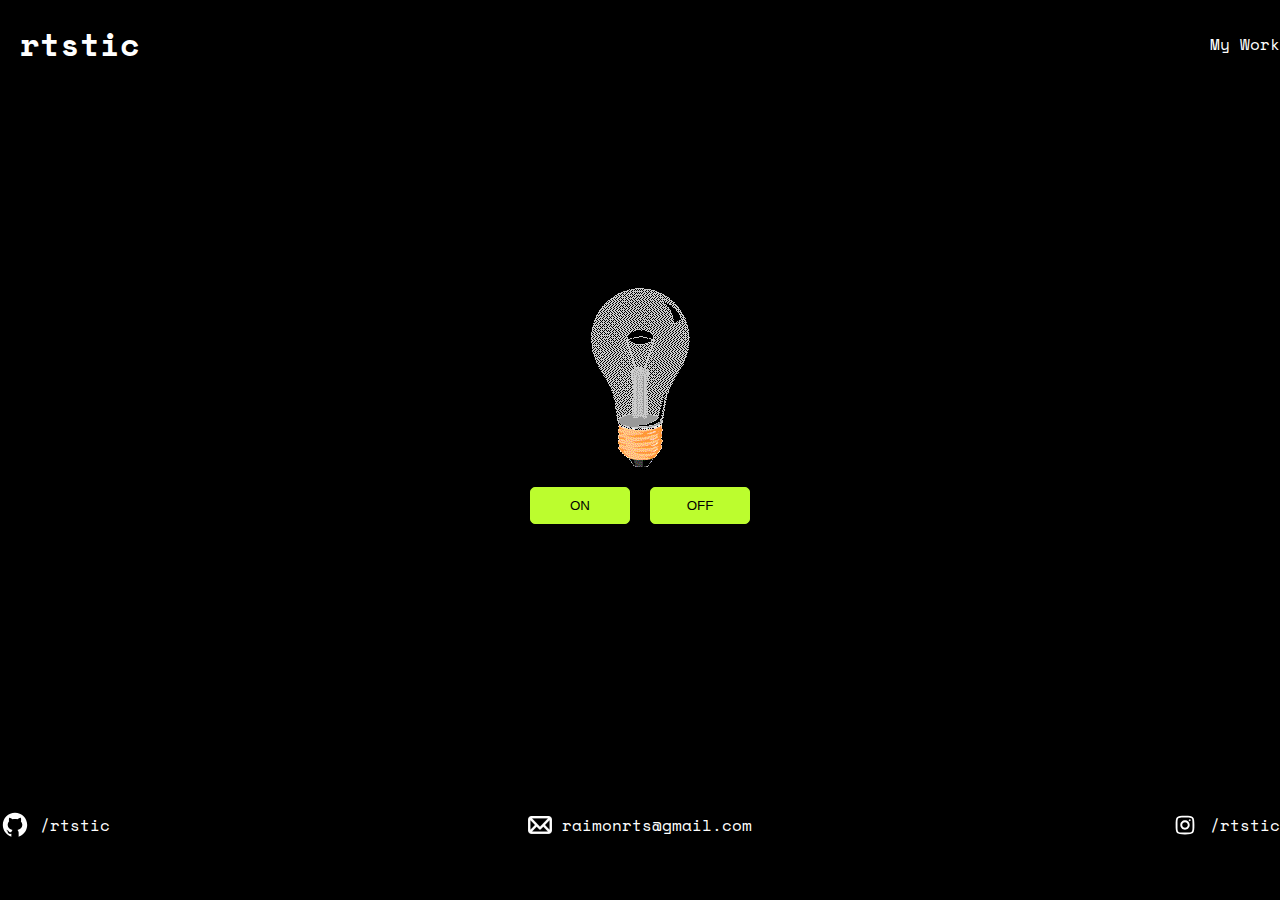
==== bulb.html @ bf43b73d "Added Bulb page" ====
<!DOCTYPE html>
<html lang="en">
<head>
    <meta charset="UTF-8">
    <meta http-equiv="X-UA-Compatible" content="IE=edge">
    <meta name="viewport" content="width=device-width, initial-scale=1.0">
    <title>Document</title>
    <script src="bulb.js"></script>
    <link rel="stylesheet" href="style.css">
    <link rel="preconnect" href="https://fonts.googleapis.com">
    <link rel="preconnect" href="https://fonts.googleapis.com">
    <link rel="preconnect" href="https://fonts.gstatic.com" crossorigin>
    <link href="https://fonts.googleapis.com/css2?family=Righteous&family=Space+Mono:ital,wght@0,700;1,400&display=swap" rel="stylesheet">
</head>

<body onload="setInterval()" >
  <div id="navbar">
    <div class="nav-foot-wrapper">
      <div class="logo"><a href="index.html"><h1>rtstic</h1></a></div>
      <div class="dropdown">
        <button class="dropbtn">My Works</button>
        <div class="dropdown-content">
          <a href="clock.html">Clock</a>
          <a href="bulb.html">Bulb</a>
          <a href="netflix.html">Netflix</a>
        </div>
      </div>
    </div>
  </div>
    <div class="wrapper">
        <img id="bulbimage" src="/bulb-images/pic_bulboff.gif" alt="">
        <div class="bulb-btns">
            <button class="bulb-btn" id="turnon" onclick="bulbOn()">ON</button>
            <button class="bulb-btn" id="turnoff" onclick="bulbOff()">OFF</button>
        </div>
    </div>
  <div id="footer">
    <div class="nav-foot-wrapper">
        <div class="social">
          <svg fill="#fff" xmlns="http://www.w3.org/2000/svg"  viewBox="0 0 64 64" width="30px" height="30px"><path d="M32 6C17.641 6 6 17.641 6 32c0 12.277 8.512 22.56 19.955 25.286-.592-.141-1.179-.299-1.755-.479V50.85c0 0-.975.325-2.275.325-3.637 0-5.148-3.245-5.525-4.875-.229-.993-.827-1.934-1.469-2.509-.767-.684-1.126-.686-1.131-.92-.01-.491.658-.471.975-.471 1.625 0 2.857 1.729 3.429 2.623 1.417 2.207 2.938 2.577 3.721 2.577.975 0 1.817-.146 2.397-.426.268-1.888 1.108-3.57 2.478-4.774-6.097-1.219-10.4-4.716-10.4-10.4 0-2.928 1.175-5.619 3.133-7.792C19.333 23.641 19 22.494 19 20.625c0-1.235.086-2.751.65-4.225 0 0 3.708.026 7.205 3.338C28.469 19.268 30.196 19 32 19s3.531.268 5.145.738c3.497-3.312 7.205-3.338 7.205-3.338.567 1.474.65 2.99.65 4.225 0 2.015-.268 3.19-.432 3.697C46.466 26.475 47.6 29.124 47.6 32c0 5.684-4.303 9.181-10.4 10.4 1.628 1.43 2.6 3.513 2.6 5.85v8.557c-.576.181-1.162.338-1.755.479C49.488 54.56 58 44.277 58 32 58 17.641 46.359 6 32 6zM33.813 57.93C33.214 57.972 32.61 58 32 58 32.61 58 33.213 57.971 33.813 57.93zM37.786 57.346c-1.164.265-2.357.451-3.575.554C35.429 57.797 36.622 57.61 37.786 57.346zM32 58c-.61 0-1.214-.028-1.813-.07C30.787 57.971 31.39 58 32 58zM29.788 57.9c-1.217-.103-2.411-.289-3.574-.554C27.378 57.61 28.571 57.797 29.788 57.9z"/></svg>
          <span class="f-text">/rtstic</span>
        </div>
        <div class="social">
          <img src="mail.png" alt="" class="mail">
          <span class="f-text">raimonrts@gmail.com</span>
        </div>
        <div class="social">
          <svg fill="#FFFFFF" xmlns="http://www.w3.org/2000/svg"  viewBox="0 0 64 64" width="30px" height="30px"><path d="M 31.820312 12 C 13.439312 12 12 13.439312 12 31.820312 L 12 32.179688 C 12 50.560688 13.439312 52 31.820312 52 L 32.179688 52 C 50.560688 52 52 50.560688 52 32.179688 L 52 32 C 52 13.452 50.548 12 32 12 L 31.820312 12 z M 28 16 L 36 16 C 47.129 16 48 16.871 48 28 L 48 36 C 48 47.129 47.129 48 36 48 L 28 48 C 16.871 48 16 47.129 16 36 L 16 28 C 16 16.871 16.871 16 28 16 z M 41.994141 20 C 40.889141 20.003 39.997 20.900859 40 22.005859 C 40.003 23.110859 40.900859 24.003 42.005859 24 C 43.110859 23.997 44.003 23.099141 44 21.994141 C 43.997 20.889141 43.099141 19.997 41.994141 20 z M 31.976562 22 C 26.454563 22.013 21.987 26.501437 22 32.023438 C 22.013 37.545437 26.501437 42.013 32.023438 42 C 37.545437 41.987 42.013 37.498562 42 31.976562 C 41.987 26.454563 37.498562 21.987 31.976562 22 z M 31.986328 26 C 35.299328 25.992 37.992 28.673328 38 31.986328 C 38.007 35.299328 35.326672 37.992 32.013672 38 C 28.700672 38.008 26.008 35.327672 26 32.013672 C 25.992 28.700672 28.673328 26.008 31.986328 26 z"/></svg>
          <span class="f-text">/rtstic</span>
        </div>    
      </div>
  </div>
</body>
</html>
---- style.css ----
*{
        margin: 0px;
    }
    body {
        font-family: 'Space Mono', monospace;
        background: black;
        color: white;
    }
    a{
        color: white;
        text-decoration: none;
    }
    .wrapper {
        display: flex;
        flex-direction: column;
        justify-content: center;
        align-content: center;
        align-items: center;
        height: 90vh;
        column-gap: 20px;
        row-gap: 20px;
    }


    /*-----------------------------clock-------------------------------*/

    #clock{
        font-size: 100px;
        font-weight: 700;
    }
    #calender{
        font-size: 30px;
      }

    /*--------------------------------navbar and footer-------------------------*/

    .logo{
        font-family: 'Space Mono', monospace;
        font-weight: 900;
    }
    #navbar{
        width: 100%;
        position: fixed;
        padding: 20px;
        height: fit-content;
        background-color: black;
    }
    .nav-foot-wrapper{
        display: flex;
        justify-content: space-between;
        align-items: center;
        margin: auto;
        max-width: 80rem;
    }
    .dropdown{
        position: relative;
        width:fit-content;
    }
    .dropbtn {
        font-size: 16px;  
        border: none;
        outline: none;
        color: white;
        padding: 10px;
        background-color: inherit;
        font-family: inherit;
        margin: 0;
      }
    .dropdown-content{
        display: none;
        position: absolute;
        z-index: 1;
        border-radius: 10px;
        padding: 20px;
        padding-top: 0px;
    }
    .dropdown-content a {
        
        text-decoration: none;
    }
    .dropdown:hover .dropdown-content {
        display: flex;
        flex-direction: column;
        padding: 10px;
        row-gap: 10px;
        background-color: #333;
        width: 100%;
      }
      .mail{
        width: 24px;
        height: 24px;
      }
      .social{
        display: flex;
        align-items: center;
        column-gap: 10px;
      }
      
      /*---------bulb----------*/

      .bulb-btn{
        padding: 10px;
        background-color: #bcfd2e;
        color: black;
        border: 1px solid #bcfd2e;
        width: 100px;
        border-radius: 5px;
      }
      .bulb-btn :hover {
        background-color: black;
        color: #bcfd2e;
      }
      .bulb-btns{
        display: flex;
        column-gap: 20px;
      }
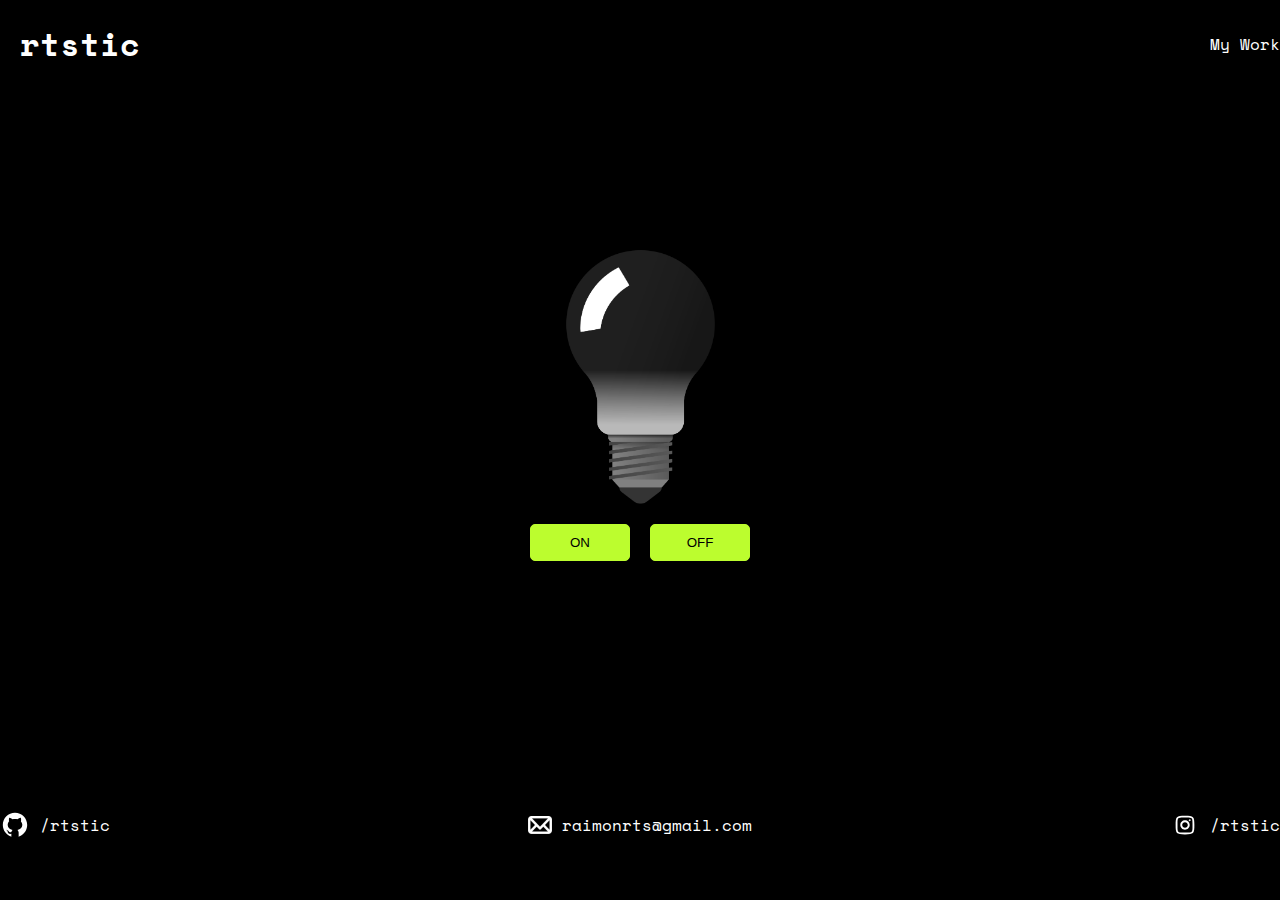
==== commit 5dae6c65: "chnaged bulb images" ====
--- a/bulb.html
+++ b/bulb.html
@@ -28,7 +28,7 @@
     </div>
   </div>
     <div class="wrapper">
-        <img id="bulbimage" src="/bulb-images/pic_bulboff.gif" alt="">
+        <img id="bulbimage" src="/bulb-images/bulb-off.png" alt="" style="width: 150px;">
         <div class="bulb-btns">
             <button class="bulb-btn" id="turnon" onclick="bulbOn()">ON</button>
             <button class="bulb-btn" id="turnoff" onclick="bulbOff()">OFF</button>
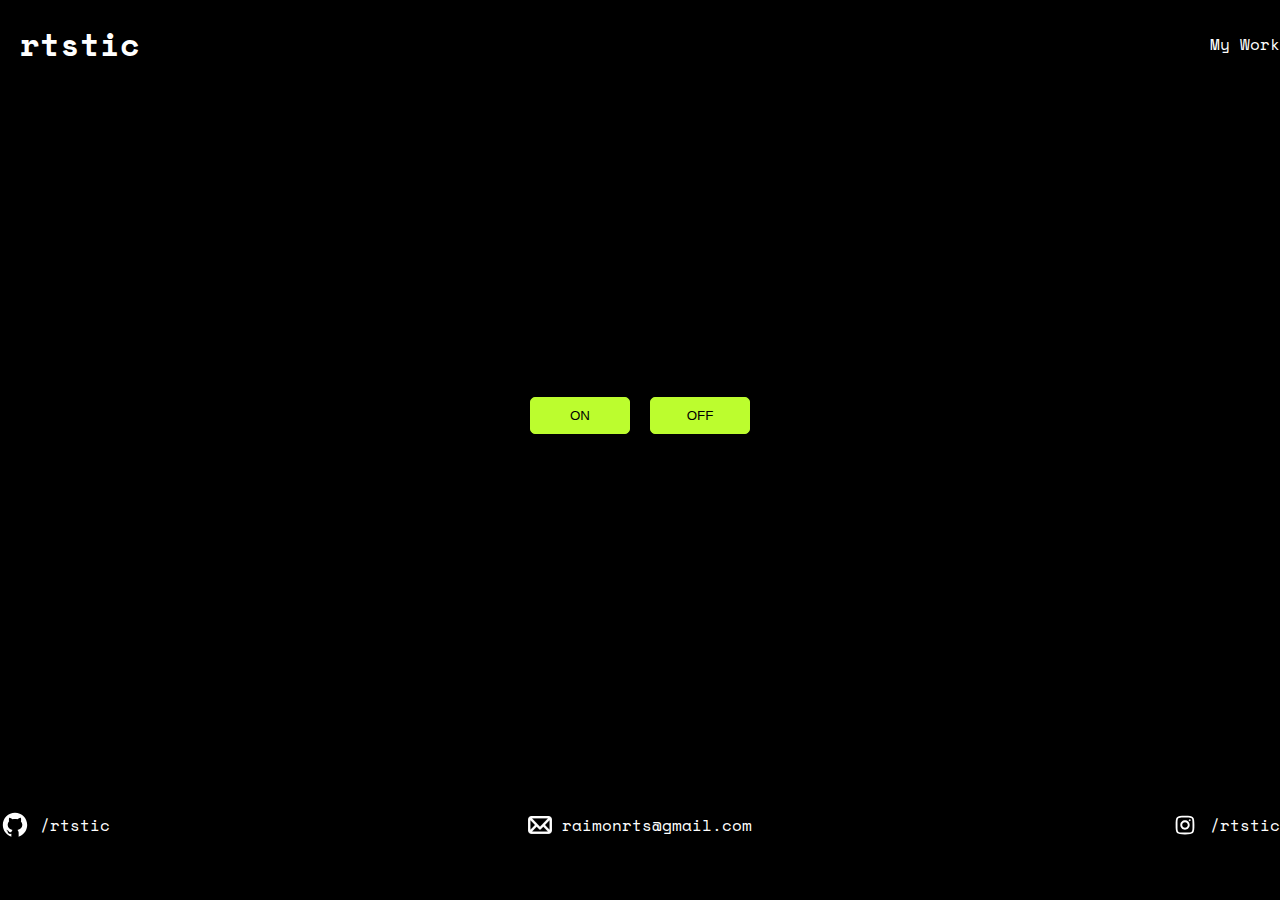
==== commit 8de8f989: "bulb images changed to url" ====
--- a/bulb.html
+++ b/bulb.html
@@ -28,7 +28,7 @@
     </div>
   </div>
     <div class="wrapper">
-        <img id="bulbimage" src="/bulb-images/bulb-off.png" alt="" style="width: 150px;">
+        <img id="bulbimage" src="https://i.postimg.cc/KjK1wL3c/bulb-off.png" alt="" style="width: 150px;">
         <div class="bulb-btns">
             <button class="bulb-btn" id="turnon" onclick="bulbOn()">ON</button>
             <button class="bulb-btn" id="turnoff" onclick="bulbOff()">OFF</button>
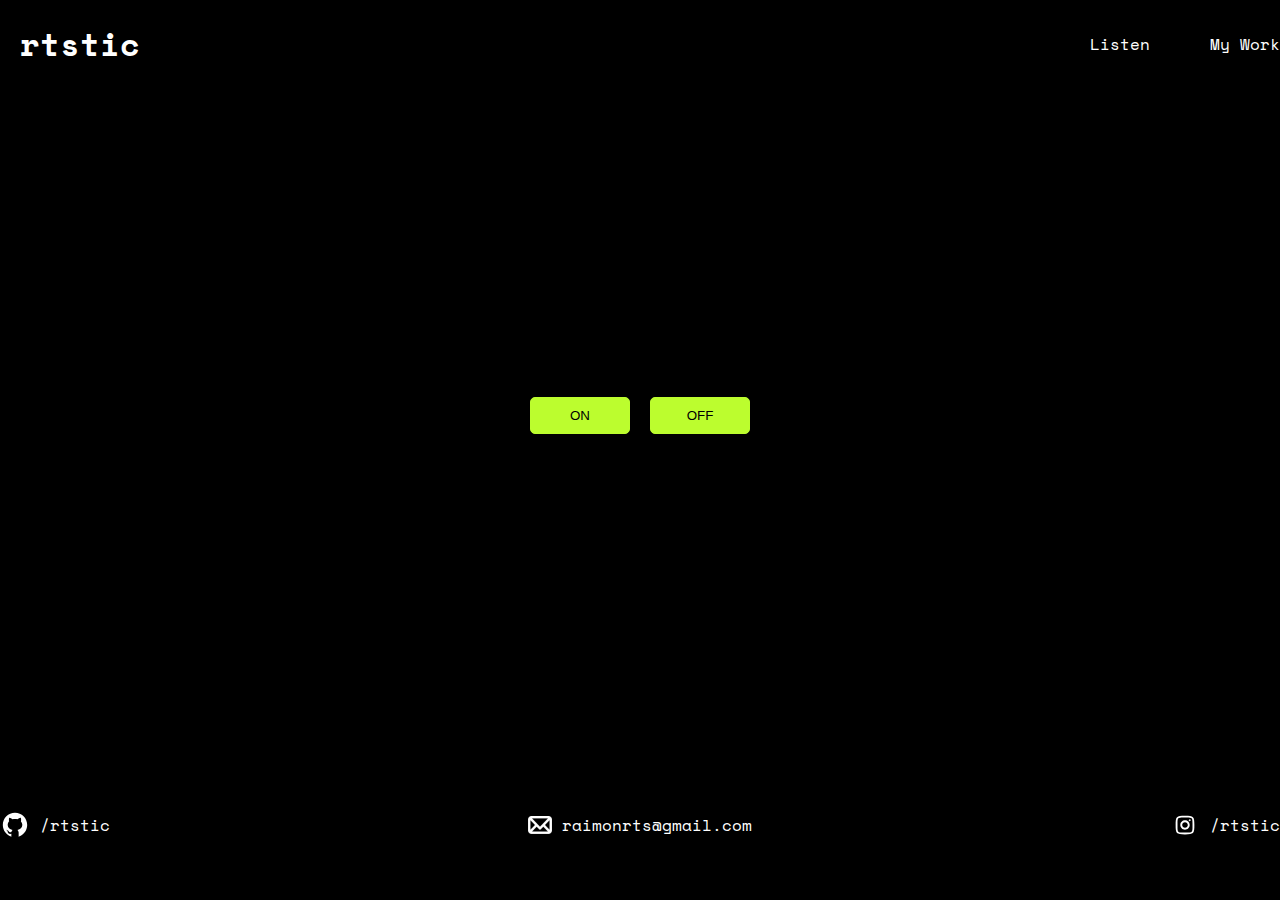
==== commit 9c1340bf: "added music" ====
--- a/bulb.html
+++ b/bulb.html
@@ -11,22 +11,35 @@
     <link rel="preconnect" href="https://fonts.googleapis.com">
     <link rel="preconnect" href="https://fonts.gstatic.com" crossorigin>
     <link href="https://fonts.googleapis.com/css2?family=Righteous&family=Space+Mono:ital,wght@0,700;1,400&display=swap" rel="stylesheet">
+    <script src="https://kit.fontawesome.com/b6b993c56d.js" crossorigin="anonymous"></script>
 </head>
 
 <body onload="setInterval()" >
-  <div id="navbar">
-    <div class="nav-foot-wrapper">
+   <!--navbar start-->
+   <div id="navbar">
+    <div class="nav-wrapper">
       <div class="logo"><a href="index.html"><h1>rtstic</h1></a></div>
-      <div class="dropdown">
-        <button class="dropbtn">My Works</button>
-        <div class="dropdown-content">
-          <a href="clock.html">Clock</a>
-          <a href="bulb.html">Bulb</a>
-          <a href="netflix.html">Netflix</a>
+      <div class="nav-links">
+        <a href="music.html">
+          <div id="nav-music">
+          <i class="fa-solid fa-headphones-simple"></i>
+          <span>Listen</span>
+          </div>
+        </a>
+        <div class="dropdown">
+          <button class="dropbtn">My Works</button>
+          <div class="dropdown-content">
+            <a href="pxrem.html">PX 2 REM</a>
+            <a href="clock.html">Clock</a>
+            <a href="bulb.html">Bulb</a>
+            <a href="netflix.html">Netflix</a>
+          </div>
         </div>
       </div>
+      </div>
+      </div>
     </div>
-  </div>
+  <!--navbar end-->  
     <div class="wrapper">
         <img id="bulbimage" src="https://i.postimg.cc/KjK1wL3c/bulb-off.png" alt="" style="width: 150px;">
         <div class="bulb-btns">
@@ -35,7 +48,7 @@
         </div>
     </div>
   <div id="footer">
-    <div class="nav-foot-wrapper">
+    <div class="foot-wrapper">
         <div class="social">
           <svg fill="#fff" xmlns="http://www.w3.org/2000/svg"  viewBox="0 0 64 64" width="30px" height="30px"><path d="M32 6C17.641 6 6 17.641 6 32c0 12.277 8.512 22.56 19.955 25.286-.592-.141-1.179-.299-1.755-.479V50.85c0 0-.975.325-2.275.325-3.637 0-5.148-3.245-5.525-4.875-.229-.993-.827-1.934-1.469-2.509-.767-.684-1.126-.686-1.131-.92-.01-.491.658-.471.975-.471 1.625 0 2.857 1.729 3.429 2.623 1.417 2.207 2.938 2.577 3.721 2.577.975 0 1.817-.146 2.397-.426.268-1.888 1.108-3.57 2.478-4.774-6.097-1.219-10.4-4.716-10.4-10.4 0-2.928 1.175-5.619 3.133-7.792C19.333 23.641 19 22.494 19 20.625c0-1.235.086-2.751.65-4.225 0 0 3.708.026 7.205 3.338C28.469 19.268 30.196 19 32 19s3.531.268 5.145.738c3.497-3.312 7.205-3.338 7.205-3.338.567 1.474.65 2.99.65 4.225 0 2.015-.268 3.19-.432 3.697C46.466 26.475 47.6 29.124 47.6 32c0 5.684-4.303 9.181-10.4 10.4 1.628 1.43 2.6 3.513 2.6 5.85v8.557c-.576.181-1.162.338-1.755.479C49.488 54.56 58 44.277 58 32 58 17.641 46.359 6 32 6zM33.813 57.93C33.214 57.972 32.61 58 32 58 32.61 58 33.213 57.971 33.813 57.93zM37.786 57.346c-1.164.265-2.357.451-3.575.554C35.429 57.797 36.622 57.61 37.786 57.346zM32 58c-.61 0-1.214-.028-1.813-.07C30.787 57.971 31.39 58 32 58zM29.788 57.9c-1.217-.103-2.411-.289-3.574-.554C27.378 57.61 28.571 57.797 29.788 57.9z"/></svg>
           <span class="f-text">/rtstic</span>
--- a/style.css
+++ b/style.css
@@ -19,6 +19,7 @@
         height: 90vh;
         column-gap: 20px;
         row-gap: 20px;
+        width: 100%;
     }
 
 
@@ -33,7 +34,14 @@
       }
 
     /*--------------------------------navbar and footer-------------------------*/
-
+      .nav-links{
+        display: flex;
+        align-items: center;
+        column-gap: 50px;
+      }
+      .fa-headphones-simple{
+        color: #bcfd2e;
+      }
     .logo{
         font-family: 'Space Mono', monospace;
         font-weight: 900;
@@ -45,13 +53,20 @@
         height: fit-content;
         background-color: black;
     }
-    .nav-foot-wrapper{
+    .nav-wrapper{
         display: flex;
         justify-content: space-between;
         align-items: center;
         margin: auto;
         max-width: 80rem;
     }
+    .foot-wrapper{
+      display: flex;
+      justify-content: space-between;
+      align-items: center;
+      margin: auto;
+      max-width: 80rem;
+  }
     .dropdown{
         position: relative;
         width:fit-content;
@@ -114,3 +129,93 @@
         display: flex;
         column-gap: 20px;
       }
+
+      /*-------pixel to rem----*/
+      .greentxt{
+        color: #bcfd2e;
+      }
+      .pxrem-wrapper{
+        display: flex;
+      }
+      #pixel{
+        padding: 20px;
+        font-family: 'Space Mono', monospace;
+        border-radius: 5px;
+      }
+      #pxrem{
+        padding: 20px;
+        font-family: 'Space Mono', monospace;
+        font-weight: 600;
+        background-color: #bcfd2e;
+        border-radius: 5px;
+        font-size: 16px;
+      }
+      select{
+        appearance: none;
+        -moz-appearance: none;
+        -webkit-appearance: none;
+      }
+      #convertbtn{
+        padding: 10px;
+        font-family: 'Space Mono', monospace;
+        background-color: black;
+        border: 1px solid #bcfd2e;
+        border-radius: 5px;
+        color: #bcfd2e;
+      }
+      #result{
+        font-family: monospace;
+        font-weight: 900;
+        font-size: 20px;
+      }
+
+      /*-----Music-----*/
+      #music-cover{
+        width: 200px;
+        height: 200px;
+      }
+      .music-wrapper{
+        display: flex;
+        flex-direction: column;
+        align-items: center;
+        row-gap: 30px;
+      }
+      .music-btn{
+        display: flex;
+        column-gap: 20px;
+      }
+      .musicicons{
+        width: 50px;
+        height: 50px;
+      }
+
+      /*MEDIA QUERY*/
+      @media only screen 
+      and (min-device-width : 320px) 
+      and (max-device-width : 768px) {
+        .nav-foot-wrapper {
+            display: flex;
+            justify-content: space-between;
+            align-items: center;
+            margin: auto;
+            max-width: 80rem;
+            flex-direction: column;
+            row-gap: 10px;
+        }
+        #clock{
+            font-size: 50px;
+        }
+        .wrapper{
+            row-gap: 20px;
+            padding-left: 1.5rem;
+            padding-right: 1.5rem;
+            height: 82vh;
+        }
+        #navbar{
+            padding-left: 0px;
+        }
+        #pixel{
+        width: 80%;
+        margin-bottom: 10px;
+        }
+   }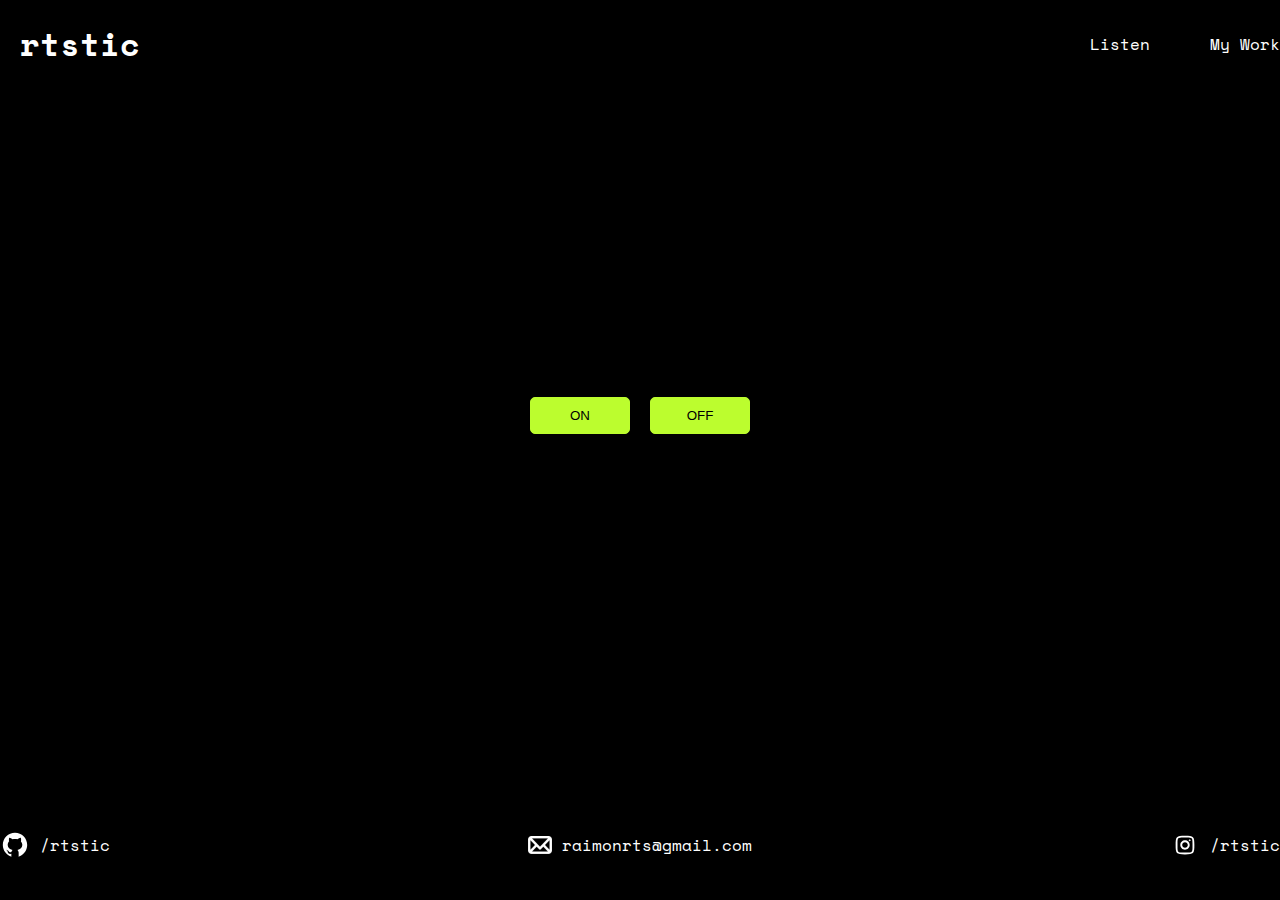
==== commit fbdc3c47: "addeed animate" ====
--- a/bulb.html
+++ b/bulb.html
@@ -33,6 +33,7 @@
             <a href="clock.html">Clock</a>
             <a href="bulb.html">Bulb</a>
             <a href="netflix.html">Netflix</a>
+            <a href="textanimate.html">Animate Text</a>
           </div>
         </div>
       </div>
--- a/style.css
+++ b/style.css
@@ -20,6 +20,10 @@
         column-gap: 20px;
         row-gap: 20px;
         width: 100%;
+        background-size: contain;
+        background-repeat: no-repeat;
+        background-position: right;
+        background-image: linear-gradient(to bottom, rgb(0 0 0), rgb(0 0 0 / 77%)), url(https://www.linkpicture.com/q/image_186.jpg);
     }
 
 
@@ -110,6 +114,9 @@
         align-items: center;
         column-gap: 10px;
       }
+      #footer{
+        padding-top: 20px;
+      }
       
       /*---------bulb----------*/
 
@@ -193,7 +200,7 @@
       @media only screen 
       and (min-device-width : 320px) 
       and (max-device-width : 768px) {
-        .nav-foot-wrapper {
+        .nav-wrapper {
             display: flex;
             justify-content: space-between;
             align-items: center;
@@ -202,6 +209,15 @@
             flex-direction: column;
             row-gap: 10px;
         }
+        .foot-wrapper {
+          display: flex;
+          justify-content: space-between;
+          align-items: center;
+          margin: auto;
+          max-width: 80rem;
+          flex-direction: column;
+          row-gap: 10px;
+      }
         #clock{
             font-size: 50px;
         }
